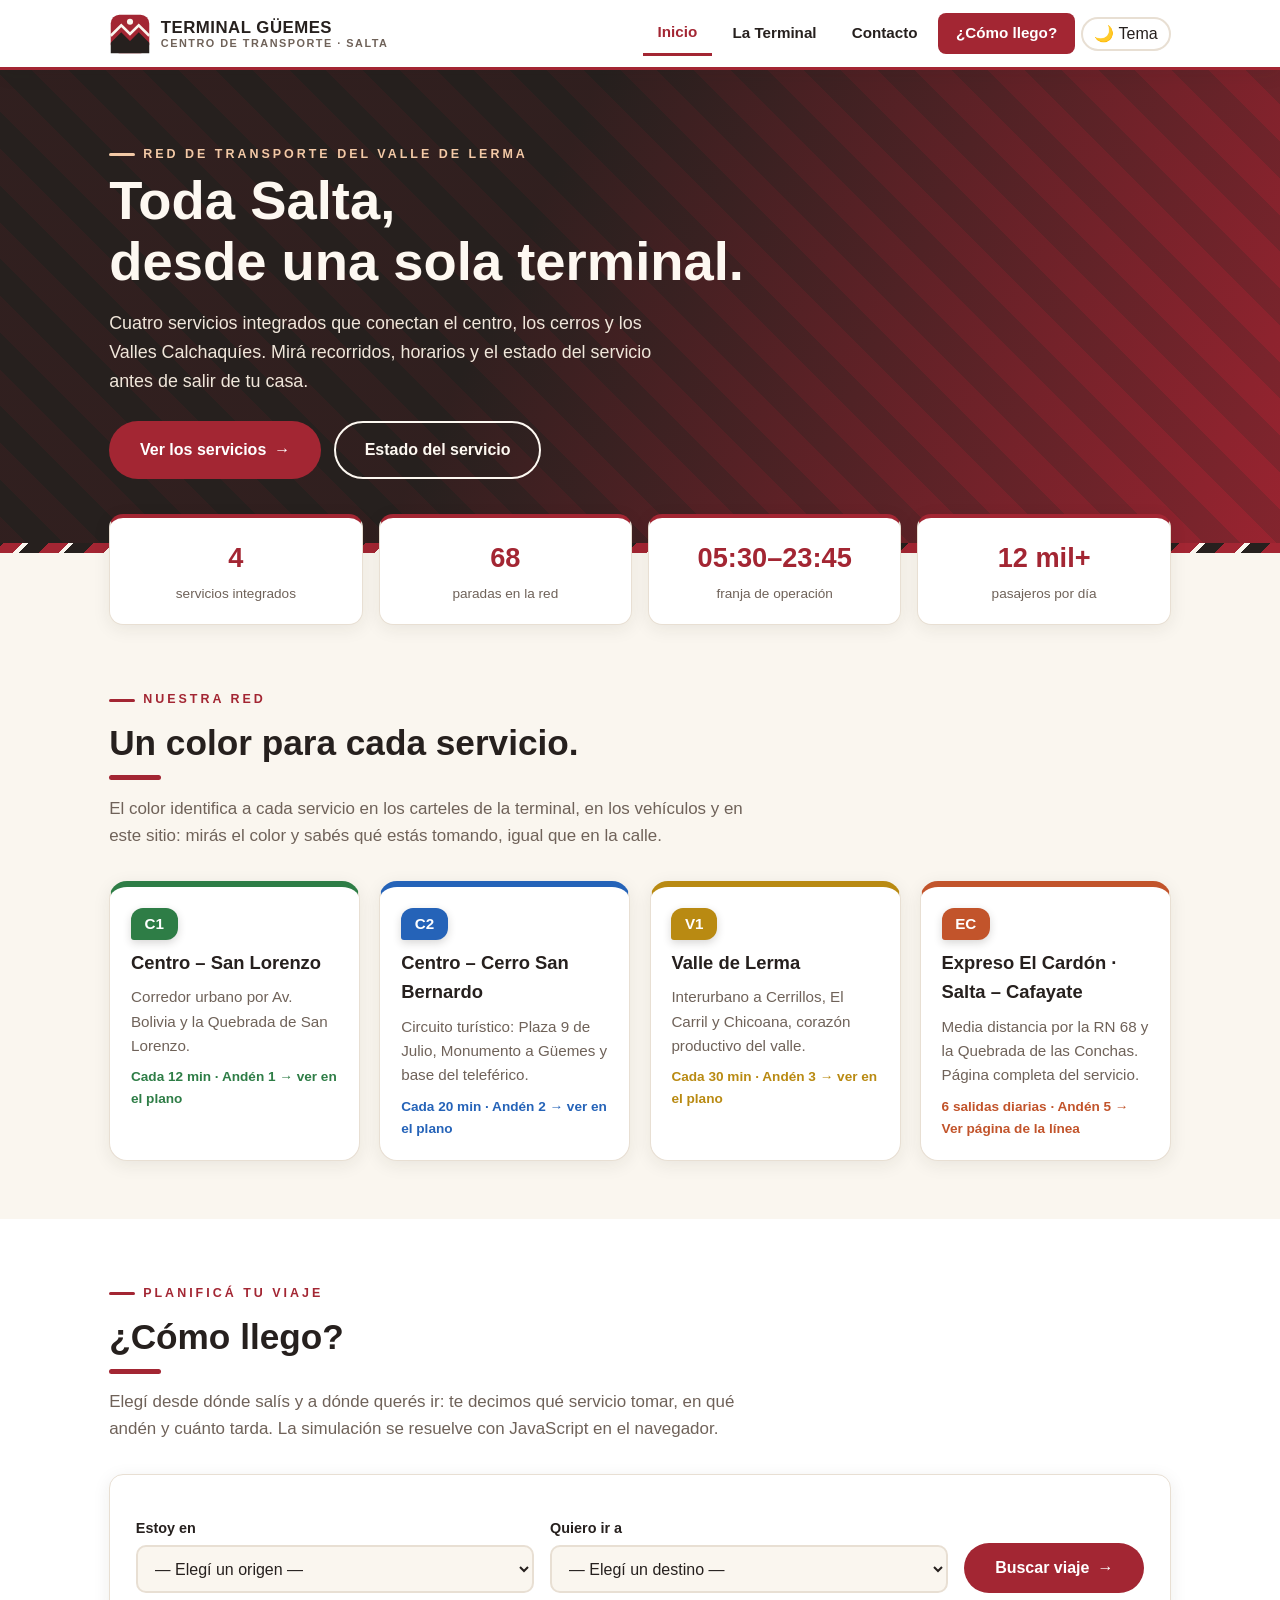
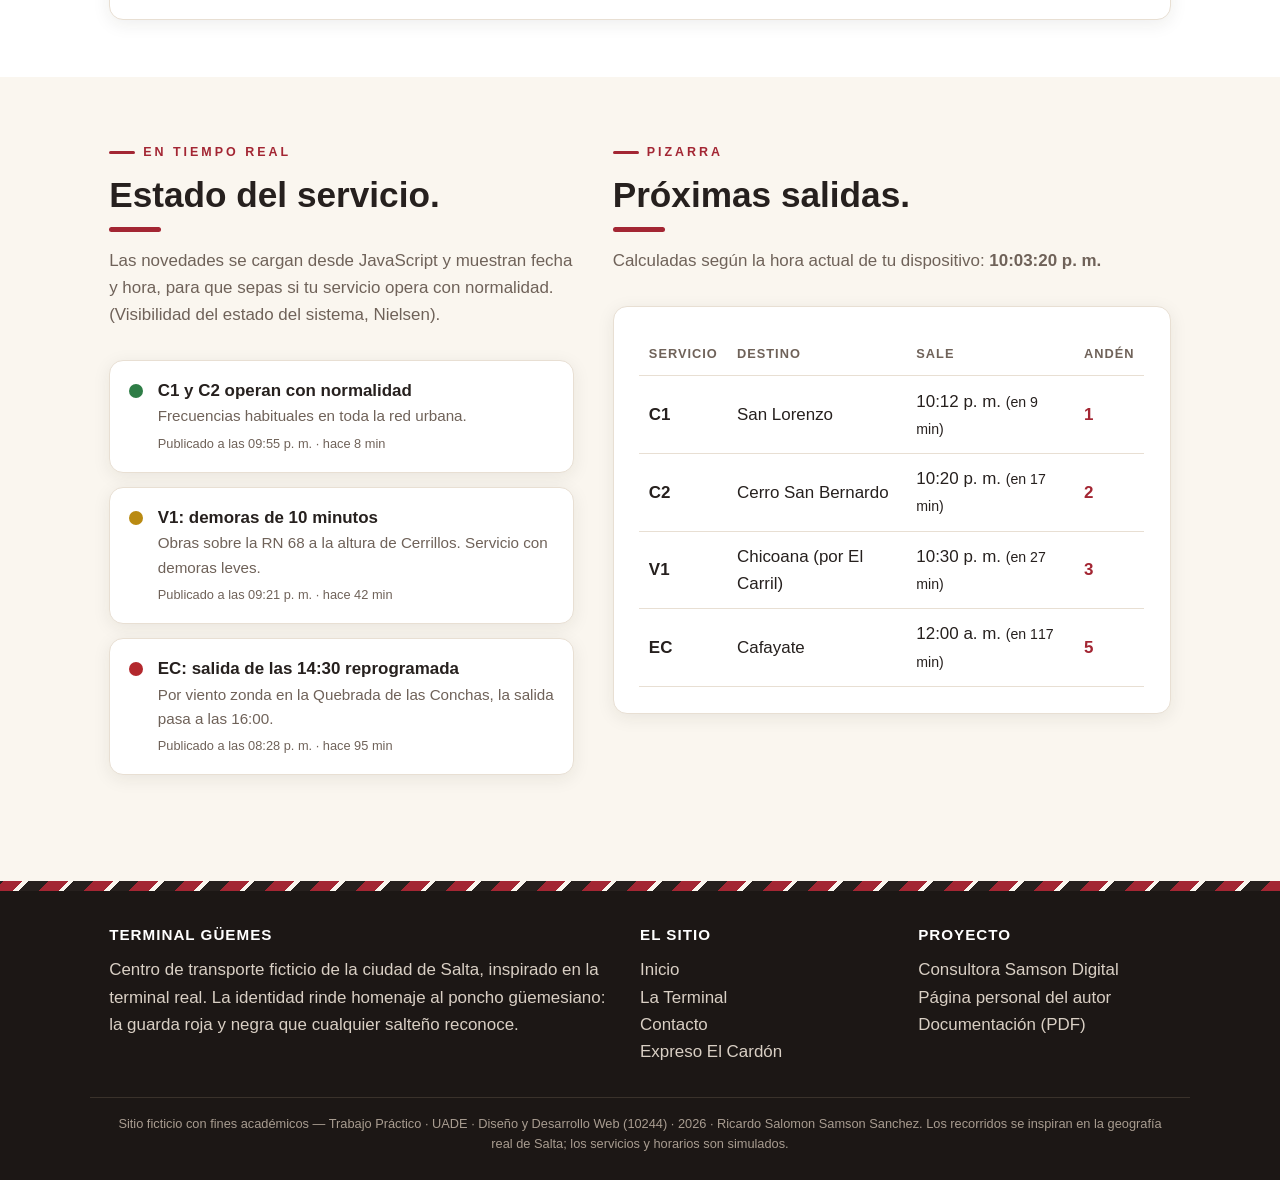
==== terminal/index.html @ 4252f114 "Add files via upload" ====
<!DOCTYPE html>
<html lang="es" data-tema="claro">
<head>
  <meta charset="UTF-8">
  <!-- viewport: obligatorio para que el diseño responsive funcione en celulares -->
  <meta name="viewport" content="width=device-width, initial-scale=1.0">
  <meta name="description" content="Terminal Güemes: centro de transporte de Salta. Consultá servicios, cómo llegar a tu destino, alertas en tiempo real y próximas salidas.">
  <title>Terminal Güemes — Centro de Transporte de Salta</title>
  <link rel="stylesheet" href="css/estilos.css">
</head>
<body>

  <!-- ================= ENCABEZADO + NAVEGACIÓN ================= -->
  <header class="encabezado">
    <div class="encabezado-interno">
      <a href="index.html" class="logo" aria-label="Terminal Güemes, ir al inicio">
        <!-- Isologotipo: guarda del poncho salteño (rojo y negro), en SVG.
             Identidad local: homenaje al poncho güemesiano. -->
        <svg class="logo-icono" viewBox="0 0 48 48" role="img" aria-hidden="true">
          <rect x="2" y="2" width="44" height="44" rx="10" fill="#a32633"/>
          <path d="M2 34 L14 22 L24 32 L34 22 L46 34 L46 46 L2 46 Z" fill="#26201e"/>
          <path d="M2 26 L14 14 L24 24 L34 14 L46 26" fill="none" stroke="#faf6ef" stroke-width="3"/>
          <circle cx="24" cy="10" r="3.5" fill="#faf6ef"/>
        </svg>
        <span class="logo-texto">TERMINAL GÜEMES<small>CENTRO DE TRANSPORTE · SALTA</small></span>
      </a>

      <!-- Botón hamburguesa (solo móvil): lo maneja js/terminal.js -->
      <button class="boton-menu" id="botonMenu" aria-label="Abrir menú de navegación" aria-expanded="false">☰</button>

      <!-- Menú de 3 ítems + tema: pocas opciones a propósito (Ley de Hick) -->
      <nav class="nav-principal" id="navPrincipal" aria-label="Navegación principal">
        <ul class="nav-lista">
          <li><a href="index.html" class="activo">Inicio</a></li>
          <li><a href="la-terminal.html">La Terminal</a></li>
          <li><a href="contacto.html">Contacto</a></li>
          <li><a class="nav-cta" href="#como-llego">¿Cómo llego?</a></li>
          <li><button class="boton-tema" id="botonTema" aria-label="Cambiar entre modo claro y oscuro">🌙 Tema</button></li>
        </ul>
      </nav>
    </div>
  </header>

  <main>

    <!-- ================= HÉROE ================= -->
    <section class="heroe">
      <div class="contenedor">
        <p class="kicker">RED DE TRANSPORTE DEL VALLE DE LERMA</p>
        <h1>Toda Salta,<br>desde una sola terminal.</h1>
        <p class="bajada">Cuatro servicios integrados que conectan el centro, los cerros y los Valles Calchaquíes. Mirá recorridos, horarios y el estado del servicio antes de salir de tu casa.</p>
        <div class="botonera">
          <a href="#servicios" class="boton boton-primario">Ver los servicios</a>
          <!-- El acceso a "¿Cómo llego?" vive fijo en la barra de navegación;
               el CTA secundario del héroe ofrece una acción distinta. -->
          <a href="#estado" class="boton boton-secundario">Estado del servicio</a>
        </div>
      </div>
    </section>

    <!-- Métricas de credibilidad: generan confianza apenas se entra (prueba social) -->
    <div class="contenedor">
      <ul class="metricas" style="list-style:none;">
        <li class="metrica"><strong>4</strong><span>servicios integrados</span></li>
        <li class="metrica"><strong>68</strong><span>paradas en la red</span></li>
        <li class="metrica"><strong>05:30–23:45</strong><span>franja de operación</span></li>
        <li class="metrica"><strong>12 mil+</strong><span>pasajeros por día</span></li>
      </ul>
    </div>

    <!-- ================= SERVICIOS / LÍNEAS ================= -->
    <section class="seccion" id="servicios">
      <div class="contenedor">
        <p class="kicker">NUESTRA RED</p>
        <h2>Un color para cada servicio.</h2>
        <p class="intro">El color identifica a cada servicio en los carteles de la terminal, en los vehículos y en este sitio: mirás el color y sabés qué estás tomando, igual que en la calle.</p>

        <div class="grilla-servicios">
          <!-- Cada tarjeta es un enlace completo: objetivo grande y fácil de tocar -->
          <!-- Cada tarjeta enlaza al SECTOR EXACTO del plano interactivo
               (deep link con #id): al llegar, el plano ya muestra la info
               de ese andén. Lo resuelve js/terminal.js leyendo location.hash. -->
          <a class="tarjeta-servicio" style="--color-servicio: var(--c1-verde);" href="la-terminal.html#zona-andenes-urbanos">
            <span class="chapa">C1</span>
            <h3>Centro – San Lorenzo</h3>
            <p>Corredor urbano por Av. Bolivia y la Quebrada de San Lorenzo.</p>
            <span class="dato">Cada 12 min · Andén 1 → ver en el plano</span>
          </a>

          <a class="tarjeta-servicio" style="--color-servicio: var(--c2-azul);" href="la-terminal.html#zona-andenes-urbanos">
            <span class="chapa">C2</span>
            <h3>Centro – Cerro San Bernardo</h3>
            <p>Circuito turístico: Plaza 9 de Julio, Monumento a Güemes y base del teleférico.</p>
            <span class="dato">Cada 20 min · Andén 2 → ver en el plano</span>
          </a>

          <a class="tarjeta-servicio" style="--color-servicio: var(--v1-dorado);" href="la-terminal.html#zona-anden-v1">
            <span class="chapa">V1</span>
            <h3>Valle de Lerma</h3>
            <p>Interurbano a Cerrillos, El Carril y Chicoana, corazón productivo del valle.</p>
            <span class="dato">Cada 30 min · Andén 3 → ver en el plano</span>
          </a>

          <!-- Servicio desarrollado en detalle: página individual propia -->
          <a class="tarjeta-servicio" style="--color-servicio: var(--ec-terracota);" href="linea-cardon/index.html">
            <span class="chapa">EC</span>
            <h3>Expreso El Cardón · Salta – Cafayate</h3>
            <p>Media distancia por la RN 68 y la Quebrada de las Conchas. Página completa del servicio.</p>
            <span class="dato">6 salidas diarias · Andén 5 → Ver página de la línea</span>
          </a>
        </div>
      </div>
    </section>

    <!-- ================= BUSCADOR ¿CÓMO LLEGO? ================= -->
    <section class="seccion seccion-alterna" id="como-llego">
      <div class="contenedor">
        <p class="kicker">PLANIFICÁ TU VIAJE</p>
        <h2>¿Cómo llego?</h2>
        <p class="intro">Elegí desde dónde salís y a dónde querés ir: te decimos qué servicio tomar, en qué andén y cuánto tarda. La simulación se resuelve con JavaScript en el navegador.</p>

        <div class="panel">
          <form class="formulario-viaje" id="formularioViaje" novalidate>
            <div>
              <label for="origen">Estoy en</label>
              <select id="origen" name="origen" required>
                <option value="">— Elegí un origen —</option>
                <option value="terminal">Terminal Güemes</option>
                <option value="plaza">Plaza 9 de Julio (Centro)</option>
                <option value="universidad">Ciudad Universitaria</option>
              </select>
            </div>
            <div>
              <label for="destino">Quiero ir a</label>
              <select id="destino" name="destino" required>
                <option value="">— Elegí un destino —</option>
                <option value="san-lorenzo">San Lorenzo (Quebrada)</option>
                <option value="cerro">Cerro San Bernardo / Teleférico</option>
                <option value="carril">El Carril</option>
                <option value="chicoana">Chicoana</option>
                <option value="cafayate">Cafayate</option>
              </select>
            </div>
            <button type="submit" class="boton boton-primario">Buscar viaje</button>
          </form>

          <!-- El resultado se completa desde JavaScript.
               aria-live: el lector de pantalla anuncia el resultado (accesibilidad). -->
          <div class="resultado-viaje" id="resultadoViaje" aria-live="polite"></div>
        </div>
      </div>
    </section>

    <!-- ================= ALERTAS + PRÓXIMAS SALIDAS ================= -->
    <section class="seccion" id="estado">
      <div class="contenedor dos-columnas">
        <div>
          <p class="kicker">EN TIEMPO REAL</p>
          <h2>Estado del servicio.</h2>
          <p class="intro">Las novedades se cargan desde JavaScript y muestran fecha y hora, para que sepas si tu servicio opera con normalidad. (Visibilidad del estado del sistema, Nielsen).</p>
          <!-- La lista se genera dinámicamente en js/terminal.js -->
          <ul class="lista-alertas" id="listaAlertas"></ul>
        </div>

        <div>
          <p class="kicker">PIZARRA</p>
          <h2>Próximas salidas.</h2>
          <p class="intro">Calculadas según la hora actual de tu dispositivo: <strong id="relojTerminal">--:--</strong></p>
          <div class="panel" style="overflow-x:auto;">
            <table class="pizarra">
              <caption class="solo-lector">Próximas salidas por servicio, con andén y horario</caption>
              <thead>
                <tr><th scope="col">Servicio</th><th scope="col">Destino</th><th scope="col">Sale</th><th scope="col">Andén</th></tr>
              </thead>
              <!-- Las filas las genera JavaScript -->
              <tbody id="cuerpoPizarra"></tbody>
            </table>
          </div>
        </div>
      </div>
    </section>

  </main>

  <!-- ================= PIE DE PÁGINA ================= -->
  <footer class="pie">
    <div class="contenedor pie-grilla">
      <div>
        <h4>Terminal Güemes</h4>
        <p>Centro de transporte ficticio de la ciudad de Salta, inspirado en la terminal real. La identidad rinde homenaje al poncho güemesiano: la guarda roja y negra que cualquier salteño reconoce.</p>
      </div>
      <div>
        <h4>El sitio</h4>
        <ul>
          <li><a href="index.html">Inicio</a></li>
          <li><a href="la-terminal.html">La Terminal</a></li>
          <li><a href="contacto.html">Contacto</a></li>
          <li><a href="linea-cardon/index.html">Expreso El Cardón</a></li>
        </ul>
      </div>
      <div>
        <h4>Proyecto</h4>
        <ul>
          <li><a href="../index.html">Consultora Samson Digital</a></li>
          <li><a href="../personal/index.html">Página personal del autor</a></li>
          <li><a href="../docs/carpeta-de-diseno.pdf">Documentación (PDF)</a></li>
        </ul>
      </div>
    </div>
    <p class="legal contenedor">Sitio ficticio con fines académicos — Trabajo Práctico · UADE · Diseño y Desarrollo Web (10244) · 2026 · Ricardo Salomon Samson Sanchez. Los recorridos se inspiran en la geografía real de Salta; los servicios y horarios son simulados.</p>
  </footer>

  <!-- JavaScript al final del body: primero se carga el contenido, después el comportamiento -->
  <script src="js/terminal.js"></script>
</body>
</html>
---- terminal/css/estilos.css ----
/* ============================================================
   TERMINAL GÜEMES – Centro de Transporte de Salta
   Hoja de estilos principal del sitio de la terminal.
   Autor: Ricardo Salomon Samson Sanchez – UADE – DDW 2026
   Sitio ficticio con fines académicos (Trabajo Práctico).
   ------------------------------------------------------------
   Sistema de diseño:
   - Variables CSS (custom properties) para colores y tipografía.
   - El color NO es solo estético: cada servicio tiene un color
     funcional que lo identifica en todo el sitio (código de color).
   - Modo claro / oscuro con el atributo [data-tema="oscuro"].
   - Mobile first: los estilos base son para celular y con
     media queries se adapta a pantallas grandes.
   ============================================================ */

/* ----------- 1. VARIABLES DE DISEÑO (design tokens) ---------- */
:root {
  /* Color de marca: rojo del poncho salteño (güemesiano) */
  --marca: #a32633;
  --marca-oscuro: #7e1c27;
  --carbon: #26201e;          /* texto principal (negro cálido) */
  --gris: #6f6259;            /* texto secundario */
  --crema: #faf6ef;           /* fondo general cálido */
  --blanco: #ffffff;          /* fondo de tarjetas */
  --borde: #e8dfd3;           /* bordes suaves */

  /* Colores funcionales por servicio (código de color) */
  --c1-verde: #2e7d46;        /* C1 Centro – San Lorenzo */
  --c2-azul: #2563b8;         /* C2 Centro – Cerro San Bernardo */
  --v1-dorado: #b98a12;       /* V1 Valle de Lerma */
  --ec-terracota: #c2542b;    /* EC Expreso El Cardón (Cafayate) */

  /* Estados del sistema de alertas */
  --ok: #2e7d46;
  --alerta: #b98a12;
  --corte: #b3282d;

  /* Tipografía: una sola familia sans-serif del sistema.
     Ventaja: máxima legibilidad en pantalla y carga cero
     (no se descargan fuentes externas = sitio más liviano). */
  --fuente: "Segoe UI", Roboto, "Helvetica Neue", Arial, sans-serif;

  --radio: 14px;              /* esquinas redondeadas de tarjetas */
  --sombra: 0 4px 18px rgba(38, 32, 30, 0.08);
  --ancho-max: 1100px;        /* contenedor: controla el largo de línea */
}

/* Modo oscuro: solo se redefinen las variables, el resto del
   CSS no cambia. Es una medida de accesibilidad (baja visión,
   sensibilidad a la luz) y de confort en la espera nocturna. */
[data-tema="oscuro"] {
  --carbon: #f2ece4;
  --gris: #bdb2a7;
  --crema: #17130f;
  --blanco: #221c17;
  --borde: #3a322b;
  --sombra: 0 4px 18px rgba(0, 0, 0, 0.45);
}

/* ----------------- 2. RESET Y BASE ----------------- */
* { margin: 0; padding: 0; box-sizing: border-box; }

html { scroll-behavior: smooth; }

body {
  font-family: var(--fuente);
  background-color: var(--crema);
  color: var(--carbon);
  line-height: 1.6;
  font-size: 1.06rem; /* cuerpo generoso: accesibilidad para adultos mayores */
}

img, svg { max-width: 100%; display: block; }

a { color: inherit; }

.contenedor {
  max-width: var(--ancho-max);
  margin: 0 auto;
  padding: 0 1.2rem;
}

/* Clase de accesibilidad: texto solo para lectores de pantalla */
.solo-lector {
  position: absolute; width: 1px; height: 1px;
  overflow: hidden; clip: rect(0 0 0 0); white-space: nowrap;
}

/* ----------------- 3. ENCABEZADO Y NAVEGACIÓN ----------------- */
.encabezado {
  position: sticky; top: 0; z-index: 50;   /* barra siempre visible (Ley de Fitts) */
  background-color: var(--blanco);
  border-bottom: 3px solid var(--marca);
  box-shadow: var(--sombra);
}

.encabezado-interno {
  display: flex; align-items: center; justify-content: space-between;
  gap: 1rem; padding: 0.7rem 1.2rem;
  max-width: var(--ancho-max); margin: 0 auto;
}

.logo {
  display: flex; align-items: center; gap: 0.6rem;
  text-decoration: none; font-weight: 800; letter-spacing: 0.5px;
}

.logo-icono { width: 42px; height: 42px; }

.logo-texto { font-size: 1.05rem; line-height: 1.15; }
.logo-texto small { display: block; font-size: 0.68rem; font-weight: 600; color: var(--gris); letter-spacing: 1.5px; }

/* Menú de solo 3 ítems + contacto: decisión basada en la Ley de Hick
   (menos opciones = decisión más rápida). */
.nav-lista {
  display: flex; gap: 0.4rem; list-style: none; align-items: center;
}

.nav-lista a {
  display: block; padding: 0.55rem 0.9rem;
  text-decoration: none; font-weight: 600; font-size: 0.95rem;
  border-radius: 8px;
}

.nav-lista a:hover { background-color: var(--crema); color: var(--marca); }

.nav-lista a.activo { color: var(--marca); border-bottom: 3px solid var(--marca); border-radius: 8px 8px 0 0; }

/* Botón hamburguesa: solo visible en móvil */
.boton-menu {
  display: none; background: none; border: 2px solid var(--borde);
  border-radius: 8px; padding: 0.4rem 0.6rem; cursor: pointer;
  font-size: 1.25rem; color: var(--carbon);
}

/* Conmutador de tema claro/oscuro */
.boton-tema {
  background: none; border: 2px solid var(--borde); border-radius: 999px;
  padding: 0.35rem 0.7rem; cursor: pointer; font-size: 1rem; color: var(--carbon);
}
.boton-tema:hover { border-color: var(--marca); }

/* ----------------- 4. HÉROE (portada) ----------------- */
.heroe {
  background:
    linear-gradient(115deg, rgba(38,32,30,0.88) 40%, rgba(163,38,51,0.75)),
    repeating-linear-gradient(45deg, #7e1c27 0 26px, #26201e 26px 52px); /* guarda del poncho */
  color: #fdf8f1;
  padding: 4.2rem 0 4.6rem;
  position: relative;
}

/* Cinta de guarda al pie del héroe: la trama del poncho salteño
   aparece nítida como firma de la marca. Hecha con un pseudo-elemento
   y un gradiente repetido: cero imágenes. */
.heroe::after {
  content: ""; position: absolute; left: 0; right: 0; bottom: 0; height: 10px;
  background: repeating-linear-gradient(-45deg, #a32633 0 14px, #26201e 14px 28px, #faf6ef 28px 32px);
}

.heroe .kicker { color: #f3c9a6; }

.heroe h1 { font-size: clamp(2rem, 5.4vw, 3.4rem); line-height: 1.12; margin: 0.4rem 0 1rem; }

.heroe p.bajada { max-width: 34rem; font-size: 1.12rem; color: #f0e6da; margin-bottom: 1.6rem; }

/* Kicker con guion de marca adelante (pseudo-elemento ::before):
   ancla visual que ordena la lectura de cada bloque. */
.kicker {
  text-transform: uppercase; letter-spacing: 3px;
  font-size: 0.78rem; font-weight: 700; color: var(--marca);
  display: inline-flex; align-items: center; gap: 0.5rem;
}
.kicker::before { content: ""; width: 26px; height: 3px; border-radius: 2px; background-color: currentColor; }

.botonera { display: flex; flex-wrap: wrap; gap: 0.8rem; }

/* Botones en forma de píldora (border-radius: 999px): grandes y con
   buen padding (Ley de Fitts), con microinteracción al pasar el mouse:
   se elevan (transform) y proyectan sombra (feedback = visibilidad
   del estado del sistema). La flecha del primario se dibuja con el
   pseudo-elemento ::after y se desplaza en hover (transition). */
.boton {
  display: inline-flex; align-items: center; gap: 0.5rem;
  padding: 0.9rem 1.8rem; border-radius: 999px;
  text-decoration: none; font-weight: 700; font-size: 1rem;
  border: 2px solid transparent; cursor: pointer; font-family: var(--fuente);
  transition: transform 0.18s ease, box-shadow 0.18s ease, background-color 0.18s ease;
}
.boton:hover { transform: translateY(-3px); }
.boton:active { transform: translateY(-1px); }
.boton-primario { background-color: var(--marca); color: #fff; }
.boton-primario::after { content: "→"; transition: transform 0.18s ease; }
.boton-primario:hover { background-color: var(--marca-oscuro); box-shadow: 0 10px 22px rgba(163, 38, 51, 0.35); }
.boton-primario:hover::after { transform: translateX(4px); }
.boton-secundario { border-color: #fdf8f1; color: #fdf8f1; background: transparent; }
.boton-secundario:hover { background-color: rgba(255,255,255,0.14); box-shadow: 0 10px 22px rgba(0,0,0,0.25); }

/* CTA destacado dentro de la barra de navegación: el acceso a la
   acción más buscada ("¿Cómo llego?") viaja siempre con el usuario. */
.nav-cta {
  background-color: var(--marca); color: #fff !important;
  border-radius: 999px; padding: 0.5rem 1.1rem !important;
  transition: transform 0.15s ease, background-color 0.15s ease;
}
.nav-cta:hover { background-color: var(--marca-oscuro) !important; transform: translateY(-2px); }

/* Detalle de marca: hasta la selección de texto es güemesiana */
::selection { background-color: var(--marca); color: #fff; }

/* Foco visible y consistente para navegación con teclado */
a:focus-visible, button:focus-visible {
  outline: 3px solid var(--marca); outline-offset: 2px; border-radius: 8px;
}

/* ----------------- 5. SECCIONES Y TARJETAS ----------------- */
.seccion { padding: 3.6rem 0; }
.seccion-alterna { background-color: var(--blanco); }

/* Título de sección con acento: barrita corta debajo (::after),
   redondeada y en color de marca. Jerarquiza sin subrayar todo. */
.seccion h2 { font-size: clamp(1.5rem, 3.4vw, 2.2rem); margin: 0.3rem 0 0.9rem; position: relative; padding-bottom: 0.55rem; }
.seccion h2::after { content: ""; position: absolute; left: 0; bottom: 0; width: 52px; height: 5px; border-radius: 3px; background-color: var(--marca); }
.seccion .intro { color: var(--gris); max-width: 40rem; margin-bottom: 2rem; }

/* Métricas de credibilidad */
.metricas {
  display: grid; grid-template-columns: repeat(2, 1fr); gap: 1rem;
  margin-top: -2.4rem; position: relative;
}
.metrica {
  background-color: var(--blanco); border: 1px solid var(--borde);
  border-top: 4px solid var(--marca);
  border-radius: var(--radio); padding: 1.1rem; text-align: center;
  box-shadow: var(--sombra);
  transition: transform 0.15s ease;
}
.metrica:hover { transform: translateY(-4px); }
.metrica strong { display: block; font-size: 1.7rem; color: var(--marca); }
.metrica span { font-size: 0.85rem; color: var(--gris); }

/* Tarjetas de servicios/líneas. Toda la tarjeta es clickeable (Fitts). */
.grilla-servicios {
  display: grid; grid-template-columns: 1fr; gap: 1.2rem;
}

.tarjeta-servicio {
  background-color: var(--blanco); border: 1px solid var(--borde);
  border-top: 6px solid var(--color-servicio, var(--marca)); /* color funcional */
  border-radius: 18px; padding: 1.3rem; box-shadow: var(--sombra);
  text-decoration: none; display: flex; flex-direction: column; gap: 0.5rem;
  transition: transform 0.15s ease, box-shadow 0.15s ease;
}
.tarjeta-servicio:hover {
  transform: translateY(-5px);
  box-shadow: 0 14px 28px rgba(38, 32, 30, 0.16);
}

/* Chapa del servicio: forma de cartel de andén (una esquina recta,
   como la señalética real de las terminales). */
.chapa {
  display: inline-block; align-self: flex-start;
  background-color: var(--color-servicio, var(--marca)); color: #fff;
  font-weight: 800; padding: 0.25rem 0.85rem;
  border-radius: 12px 12px 12px 3px; font-size: 0.95rem;
  box-shadow: 0 3px 8px rgba(38, 32, 30, 0.18);
}

.tarjeta-servicio h3 { font-size: 1.15rem; }
.tarjeta-servicio p { color: var(--gris); font-size: 0.95rem; }
.tarjeta-servicio .dato { font-size: 0.85rem; font-weight: 700; color: var(--color-servicio, var(--marca)); }

/* ----------------- 6. BUSCADOR "¿CÓMO LLEGO?" ----------------- */
.panel {
  background-color: var(--blanco); border: 1px solid var(--borde);
  border-radius: var(--radio); padding: 1.6rem; box-shadow: var(--sombra);
}

.formulario-viaje {
  display: grid; grid-template-columns: 1fr; gap: 1rem; margin-top: 1rem;
}

label { font-weight: 700; font-size: 0.9rem; display: block; margin-bottom: 0.3rem; }

select, input, textarea {
  width: 100%; padding: 0.8rem; border: 2px solid var(--borde);
  border-radius: 10px; font-family: var(--fuente); font-size: 1rem;
  background-color: var(--crema); color: var(--carbon);
}
select:focus, input:focus, textarea:focus {
  outline: 3px solid rgba(163, 38, 51, 0.35); border-color: var(--marca);
}

/* Resultado del buscador (visibilidad del estado del sistema: Nielsen) */
.resultado-viaje {
  margin-top: 1.2rem; padding: 1.2rem; border-radius: 10px;
  border-left: 6px solid var(--marca); background-color: var(--crema);
  display: none; /* se muestra desde JavaScript */
}
.resultado-viaje.visible { display: block; }
.resultado-viaje h4 { margin-bottom: 0.4rem; }
.resultado-viaje ul { list-style: none; }
.resultado-viaje li { padding: 0.25rem 0; border-bottom: 1px dashed var(--borde); font-size: 0.98rem; }
.resultado-viaje li:last-child { border-bottom: none; }

/* ----------------- 7. ALERTAS EN TIEMPO REAL ----------------- */
.lista-alertas { list-style: none; display: grid; gap: 0.9rem; }

.alerta-item {
  display: flex; gap: 0.9rem; align-items: flex-start;
  background-color: var(--blanco); border: 1px solid var(--borde);
  border-radius: var(--radio); padding: 1rem 1.2rem; box-shadow: var(--sombra);
}

.punto-estado { width: 14px; height: 14px; border-radius: 50%; margin-top: 0.4rem; flex-shrink: 0; }
.estado-ok { background-color: var(--ok); }
.estado-alerta { background-color: var(--alerta); }
.estado-corte { background-color: var(--corte); }

.alerta-item strong { display: block; }
.alerta-item time { font-size: 0.8rem; color: var(--gris); }
.alerta-item p { font-size: 0.95rem; color: var(--gris); }

/* Pizarra de próximas salidas */
.pizarra { width: 100%; border-collapse: collapse; }
.pizarra th, .pizarra td { padding: 0.7rem 0.6rem; text-align: left; border-bottom: 1px solid var(--borde); }
.pizarra th { font-size: 0.8rem; text-transform: uppercase; letter-spacing: 1px; color: var(--gris); }
.pizarra .anden { font-weight: 800; color: var(--marca); }

/* ----------------- 8. PLANO INTERACTIVO DE LA TERMINAL ----------------- */
.plano-caja { display: grid; gap: 1.2rem; }

.plano-svg { width: 100%; height: auto; border-radius: var(--radio); border: 1px solid var(--borde); background-color: var(--blanco); }

/* Cada sector del plano es un botón: la ZONA COMPLETA es clickeable
   (objetivo grande = Ley de Fitts) y se navega con teclado (Tab + Enter). */
.punto-plano { cursor: pointer; }
.punto-plano .zona { transition: opacity 0.15s ease, stroke-width 0.15s ease; stroke: transparent; }
.punto-plano:hover .zona,
.punto-plano:focus .zona,
.punto-plano.seleccionado .zona {
  opacity: 0.5;
  stroke: var(--marca);
  stroke-width: 3;
}
.punto-plano circle { transition: r 0.15s ease; }
.punto-plano:hover circle, .punto-plano:focus circle { r: 12; }
.punto-plano:focus { outline: none; } /* el resaltado de la zona reemplaza al outline */
.punto-plano text { pointer-events: none; } /* el clic siempre lo recibe el grupo */

.info-plano {
  border-left: 6px solid var(--marca); background-color: var(--blanco);
  border-radius: var(--radio); padding: 1.2rem; box-shadow: var(--sombra);
  border-top: 1px solid var(--borde);
}
.info-plano h4 { margin-bottom: 0.3rem; }
.info-plano p { color: var(--gris); }

/* Tarjetas de servicios de la terminal (baños, informes, etc.) */
.grilla-instalaciones { display: grid; grid-template-columns: 1fr 1fr; gap: 1rem; }
.instalacion {
  background-color: var(--blanco); border: 1px solid var(--borde);
  border-radius: var(--radio); padding: 1.1rem; box-shadow: var(--sombra);
}
.instalacion .icono { font-size: 1.6rem; }
.instalacion h3 { font-size: 1rem; margin: 0.3rem 0; }
.instalacion p { font-size: 0.88rem; color: var(--gris); }

/* ----------------- 9. PREGUNTAS FRECUENTES (acordeón) ----------------- */
.faq-item { border: 1px solid var(--borde); border-radius: 10px; margin-bottom: 0.8rem; background-color: var(--blanco); overflow: hidden; }

.faq-pregunta {
  width: 100%; text-align: left; padding: 1rem 1.2rem; cursor: pointer;
  background: none; border: none; font-family: var(--fuente);
  font-size: 1rem; font-weight: 700; color: var(--carbon);
  display: flex; justify-content: space-between; align-items: center; gap: 1rem;
}
.faq-pregunta::after { content: "+"; font-size: 1.3rem; color: var(--marca); }
.faq-item.abierto .faq-pregunta::after { content: "–"; }

.faq-respuesta { display: none; padding: 0 1.2rem 1.1rem; color: var(--gris); }
.faq-item.abierto .faq-respuesta { display: block; }

/* ----------------- 10. FORMULARIO DE CONTACTO ----------------- */
.formulario-contacto { display: grid; gap: 1rem; }
.error-campo { color: var(--corte); font-size: 0.85rem; font-weight: 700; margin-top: 0.25rem; display: none; }
.campo-invalido { border-color: var(--corte) !important; }
.mensaje-exito {
  display: none; background-color: var(--ok); color: #fff;
  padding: 1rem 1.2rem; border-radius: 10px; font-weight: 700;
}

.datos-contacto { list-style: none; display: grid; gap: 1rem; }
.datos-contacto li { display: flex; gap: 0.8rem; align-items: flex-start; }
.datos-contacto .icono { font-size: 1.4rem; }
.datos-contacto strong { display: block; font-size: 0.8rem; text-transform: uppercase; letter-spacing: 1px; color: var(--gris); }

/* ----------------- 11. PIE DE PÁGINA ----------------- */
.pie {
  background-color: #1c1715; color: #d9cfc4; margin-top: 3rem;
  padding: 2.6rem 0 1.6rem; position: relative;
}
/* La misma cinta de guarda del héroe corona el pie: el poncho
   abre y cierra la página (coherencia de marca). */
.pie::before {
  content: ""; position: absolute; left: 0; right: 0; top: 0; height: 10px;
  background: repeating-linear-gradient(-45deg, #a32633 0 14px, #26201e 14px 28px, #faf6ef 28px 32px);
}
.pie-grilla { display: grid; gap: 1.6rem; grid-template-columns: 1fr; }
.pie h4 { color: #fff; margin-bottom: 0.6rem; font-size: 0.95rem; letter-spacing: 1px; text-transform: uppercase; }
.pie ul { list-style: none; }
.pie a { color: #d9cfc4; text-decoration: none; }
.pie a:hover { color: #fff; text-decoration: underline; }
.pie .legal {
  margin-top: 2rem; padding-top: 1rem; border-top: 1px solid #3a322b;
  font-size: 0.8rem; color: #a89c90; text-align: center;
}

/* ============================================================
   12. ESTILOS DE LA PÁGINA DE LÍNEA (Expreso El Cardón)
   Reutiliza el sistema de la terminal y suma el color terracota.
   ============================================================ */
.pagina-cardon .heroe {
  background:
    linear-gradient(115deg, rgba(38,32,30,0.9) 35%, rgba(194,84,43,0.8)),
    repeating-linear-gradient(45deg, #8a3a1c 0 26px, #26201e 26px 52px);
}

/* Coherencia de identidad: dentro de la página de la línea, todos los
   acentos del sistema (cinta de guarda, métricas, subrayados de título,
   CTA de la nav y sombras de botón) pasan al terracota del servicio.
   Misma estructura, color propio: la regla de la cátedra. */
.pagina-cardon .heroe::after,
.pagina-cardon .pie::before {
  background: repeating-linear-gradient(-45deg, #c2542b 0 14px, #26201e 14px 28px, #faf6ef 28px 32px);
}
.pagina-cardon .metrica { border-top-color: var(--ec-terracota); }
.pagina-cardon .seccion h2::after { background-color: var(--ec-terracota); }
.pagina-cardon .kicker { color: var(--ec-terracota); }
.pagina-cardon .nav-cta { background-color: var(--ec-terracota); }
.pagina-cardon .nav-cta:hover { background-color: #a34620 !important; }
.pagina-cardon .boton-primario:hover { box-shadow: 0 10px 22px rgba(194, 84, 43, 0.4); }
.pagina-cardon ::selection { background-color: var(--ec-terracota); }

/* Recorrido: línea de tiempo VERTICAL (una parada debajo de la otra).
   Decisión clave de UX móvil: en el celular se lee de arriba hacia
   abajo, nunca en horizontal con desplazamiento lateral. */
.recorrido { list-style: none; position: relative; padding-left: 2rem; }
.recorrido::before {
  content: ""; position: absolute; left: 9px; top: 6px; bottom: 6px;
  width: 4px; border-radius: 2px; background-color: var(--ec-terracota);
}
.parada { position: relative; padding: 0 0 1.6rem 1rem; }
.parada::before {
  content: ""; position: absolute; left: -1.98rem; top: 6px;
  width: 16px; height: 16px; border-radius: 50%;
  background-color: var(--blanco); border: 4px solid var(--ec-terracota);
}
.parada.parada-cabecera::before { background-color: var(--ec-terracota); }
.parada h3 { font-size: 1.05rem; }
.parada .km { font-size: 0.8rem; font-weight: 800; color: var(--ec-terracota); text-transform: uppercase; letter-spacing: 1px; }
.parada p { color: var(--gris); font-size: 0.92rem; max-width: 34rem; }
.parada figure { margin-top: 0.6rem; }
.parada figcaption { font-size: 0.78rem; color: var(--gris); margin-top: 0.3rem; }
.parada .marco-foto { border-radius: 10px; overflow: hidden; border: 1px solid var(--borde); max-width: 430px; }

/* Tablas de horarios y tarifas */
.tabla { width: 100%; border-collapse: collapse; background-color: var(--blanco); border-radius: var(--radio); overflow: hidden; box-shadow: var(--sombra); }
.tabla th { background-color: var(--ec-terracota); color: #fff; padding: 0.8rem; text-align: left; font-size: 0.9rem; }
.tabla td { padding: 0.75rem 0.8rem; border-bottom: 1px solid var(--borde); font-size: 0.95rem; }
.tabla tr:last-child td { border-bottom: none; }

/* Gráfico de frecuencia hecho solo con CSS (barras) */
.grafico-frecuencia { display: grid; grid-template-columns: repeat(6, 1fr); gap: 0.6rem; align-items: end; height: 150px; margin-top: 1rem; }
.barra { background-color: var(--ec-terracota); border-radius: 6px 6px 0 0; position: relative; }
.barra span {
  position: absolute; bottom: -1.6rem; left: 50%; transform: translateX(-50%);
  font-size: 0.72rem; color: var(--gris); white-space: nowrap;
}

/* Accesibilidad del vehículo */
.grilla-accesibilidad { display: grid; grid-template-columns: 1fr 1fr; gap: 1rem; }

/* Buscador de paradas */
.sin-resultados { color: var(--gris); font-style: italic; display: none; }

/* Estado del servicio (chapa de estado en el héroe) */
.chapa-estado {
  display: inline-flex; align-items: center; gap: 0.5rem;
  background-color: rgba(255,255,255,0.14); border: 1px solid rgba(255,255,255,0.35);
  color: #fff; padding: 0.35rem 0.9rem; border-radius: 999px; font-size: 0.85rem; font-weight: 700;
}

/* ----------------- 13. DISEÑO RESPONSIVE (pantallas grandes) ----------------- */
@media (min-width: 640px) {
  .metricas { grid-template-columns: repeat(4, 1fr); }
  .formulario-viaje { grid-template-columns: 1fr 1fr auto; align-items: end; }
  .grilla-instalaciones { grid-template-columns: repeat(3, 1fr); }
  .pie-grilla { grid-template-columns: 2fr 1fr 1fr; }
}

@media (min-width: 900px) {
  .grilla-servicios { grid-template-columns: repeat(4, 1fr); }
  .plano-caja { grid-template-columns: 1.6fr 1fr; align-items: start; }
  .dos-columnas { display: grid; grid-template-columns: 1fr 1.2fr; gap: 2.4rem; align-items: start; }
}

/* Menú móvil: en pantallas chicas el menú se pliega y se abre
   con el botón hamburguesa manejado por JavaScript. */
@media (max-width: 760px) {
  .boton-menu { display: block; }
  .nav-principal {
    display: none; position: absolute; top: 100%; left: 0; right: 0;
    background-color: var(--blanco); border-bottom: 3px solid var(--marca);
    box-shadow: var(--sombra);
  }
  .nav-principal.abierto { display: block; }
  .nav-lista { flex-direction: column; align-items: stretch; padding: 0.6rem 1rem 1rem; }
  .nav-lista a { padding: 0.9rem; font-size: 1.05rem; }
  .nav-lista a.activo { border-bottom: none; border-left: 4px solid var(--marca); border-radius: 8px; }
}
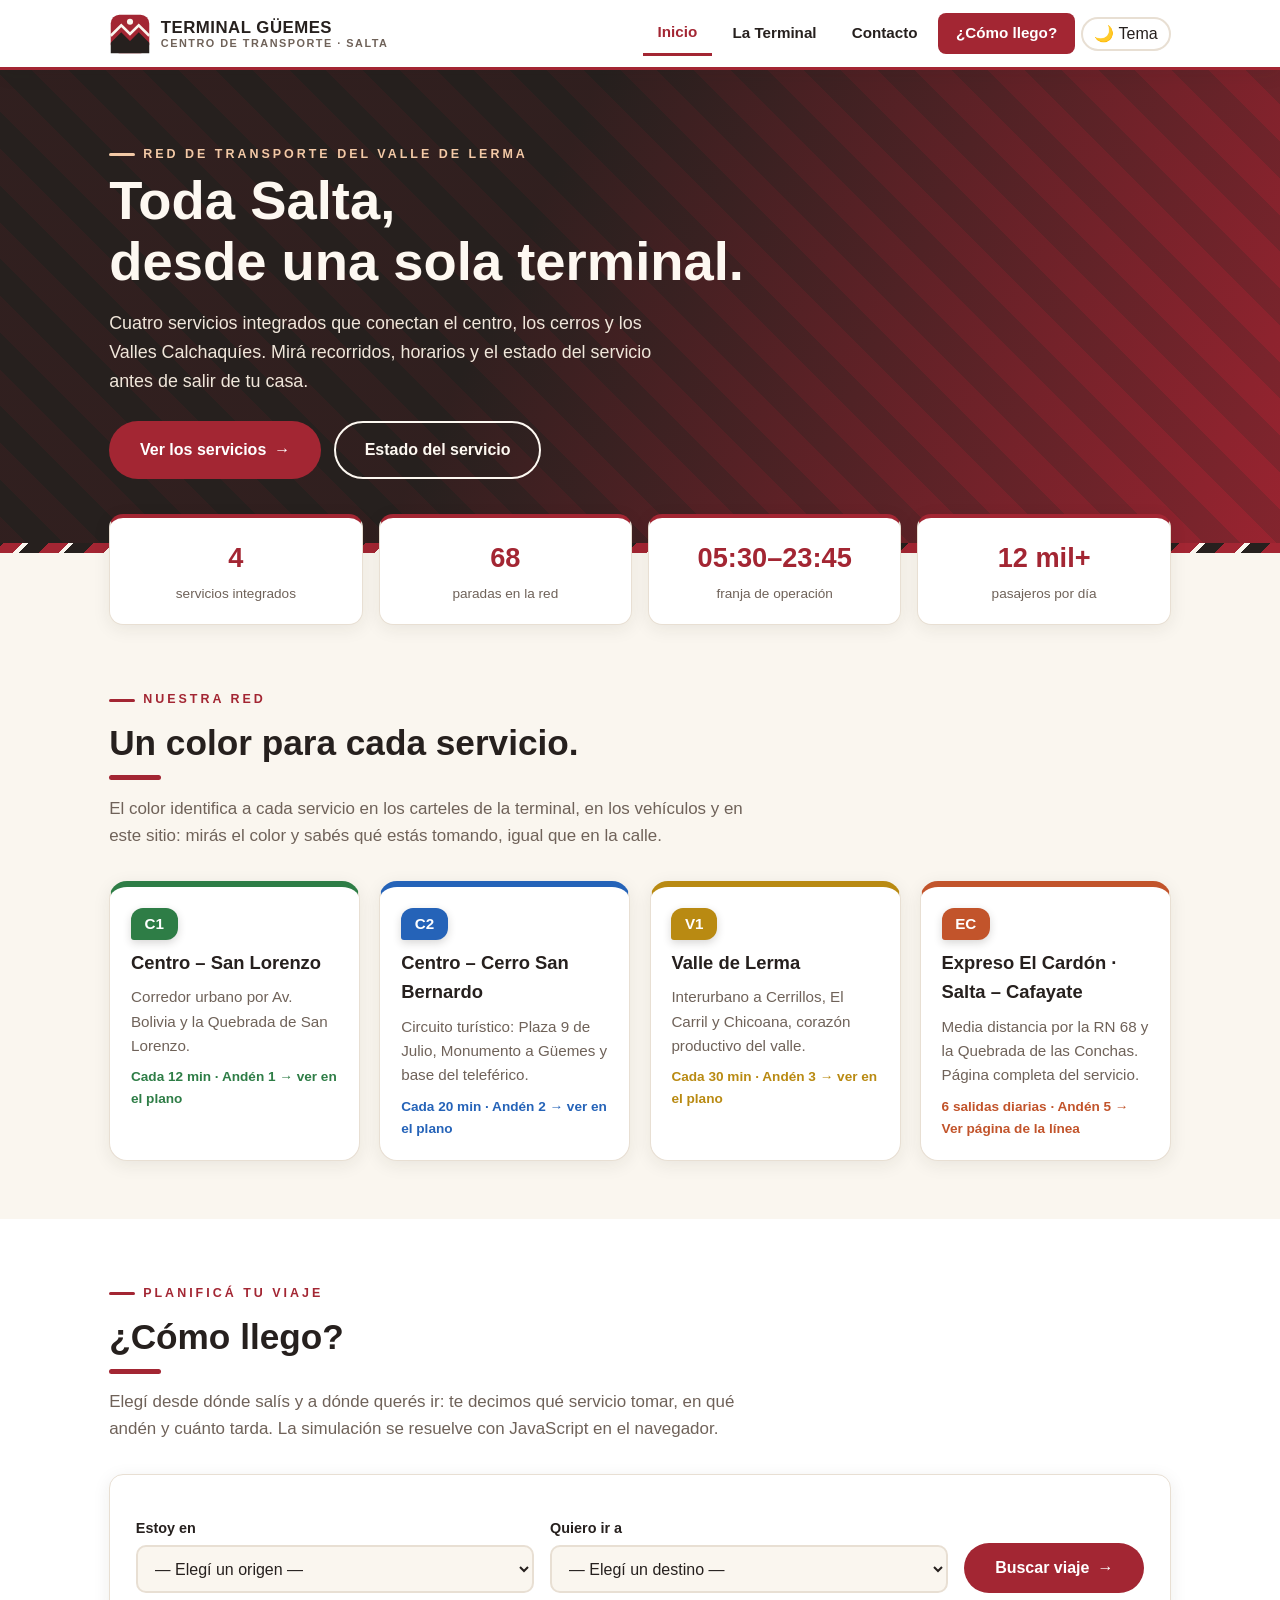
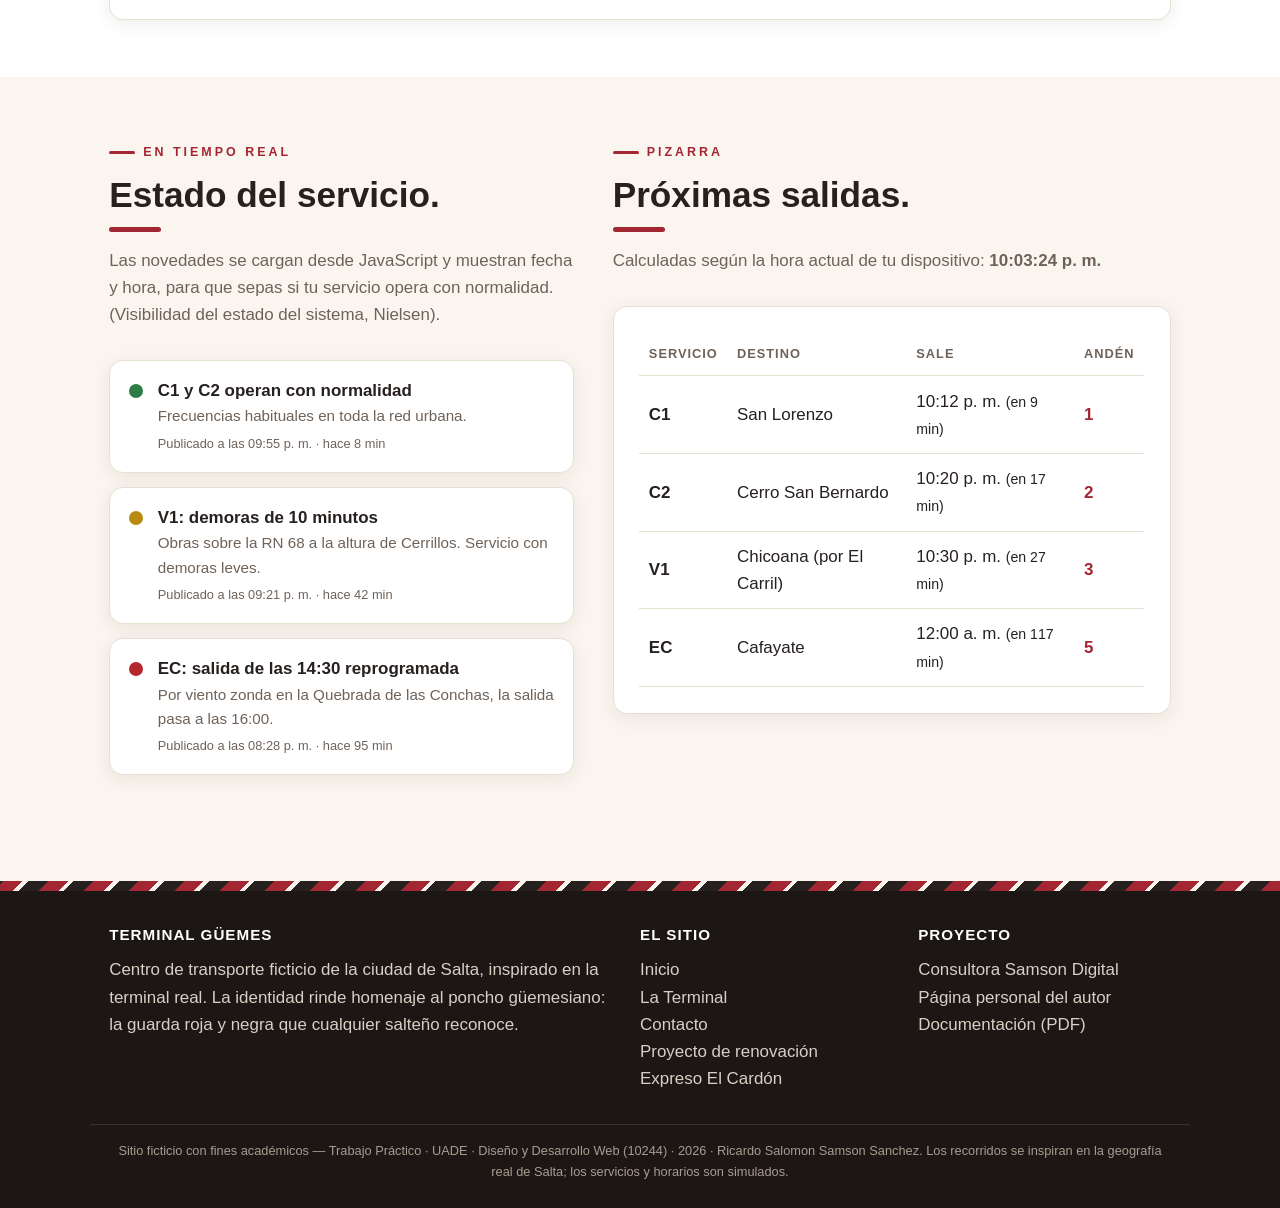
==== commit 2c0119c7: "Add files via upload" ====
--- a/terminal/index.html
+++ b/terminal/index.html
@@ -195,6 +195,7 @@
           <li><a href="index.html">Inicio</a></li>
           <li><a href="la-terminal.html">La Terminal</a></li>
           <li><a href="contacto.html">Contacto</a></li>
+          <li><a href="la-terminal.html#renovacion">Proyecto de renovación</a></li>
           <li><a href="linea-cardon/index.html">Expreso El Cardón</a></li>
         </ul>
       </div>
--- a/terminal/css/estilos.css
+++ b/terminal/css/estilos.css
@@ -366,6 +366,64 @@
 .instalacion h3 { font-size: 1rem; margin: 0.3rem 0; }
 .instalacion p { font-size: 0.88rem; color: var(--gris); }
 
+/* ----------------- GALERÍA DEL PROYECTO DE RENOVACIÓN -----------------
+   Imágenes de la noticia real (fuente citada en cada figcaption).
+   object-fit: cover llena el marco sin deformar la imagen, y el
+   zoom sutil en hover se logra con transform + overflow hidden. */
+.galeria-renovacion { display: grid; grid-template-columns: 1fr; gap: 1.2rem; margin: 1.8rem 0; }
+.galeria-renovacion figure {
+  margin: 0; border-radius: 18px; overflow: hidden;
+  border: 1px solid var(--borde); background-color: var(--blanco); box-shadow: var(--sombra);
+}
+.galeria-renovacion .marco-img { overflow: hidden; }
+.galeria-renovacion img {
+  width: 100%; height: 280px; object-fit: cover; display: block;
+  transition: transform 0.35s ease;
+}
+.galeria-renovacion figure:hover img { transform: scale(1.05); }
+.galeria-renovacion figcaption { padding: 0.85rem 1.1rem; font-size: 0.85rem; color: var(--gris); }
+.galeria-renovacion figcaption strong { color: var(--carbon); display: block; font-size: 0.92rem; }
+
+@media (min-width: 640px) {
+  .galeria-renovacion { grid-template-columns: 1fr 1fr; }
+}
+
+/* Franja de cierre de la sección renovación: la propuesta del estudio */
+.nota-propuesta {
+  border-left: 6px solid var(--marca); background-color: var(--blanco);
+  border: 1px solid var(--borde); border-left-width: 6px; border-left-color: var(--marca);
+  border-radius: var(--radio); padding: 1.2rem 1.4rem; box-shadow: var(--sombra);
+}
+.nota-propuesta strong { color: var(--marca); }
+
+/* ----------------- 8.BIS GALERÍA DEL PROYECTO DE RENOVACIÓN ----------------- */
+/* Dos renders en grilla; el marco recorta la imagen (overflow hidden)
+   y al pasar el mouse la foto hace un zoom suave (transform + transition):
+   misma familia de microinteracciones que el resto del sitio. */
+.galeria-renovacion { display: grid; grid-template-columns: 1fr; gap: 1.4rem; }
+.galeria-renovacion figure { margin: 0; }
+.marco-render {
+  border-radius: 18px; overflow: hidden;
+  border: 1px solid var(--borde); box-shadow: var(--sombra);
+}
+.marco-render img { width: 100%; display: block; transition: transform 0.35s ease; }
+.marco-render:hover img { transform: scale(1.04); }
+.galeria-renovacion figcaption { font-size: 0.85rem; color: var(--gris); margin-top: 0.5rem; max-width: 34rem; }
+.galeria-renovacion figcaption strong { display: block; color: var(--carbon); font-size: 0.95rem; margin-bottom: 0.15rem; }
+
+/* Nota de cierre de la propuesta: caja destacada con borde de marca */
+.nota-propuesta {
+  margin-top: 1.6rem; background-color: var(--blanco);
+  border: 1px solid var(--borde); border-left: 6px solid var(--marca);
+  border-radius: var(--radio); padding: 1.2rem 1.4rem; box-shadow: var(--sombra);
+}
+.nota-propuesta p { color: var(--gris); }
+.nota-propuesta strong { color: var(--marca); }
+
+@media (min-width: 900px) {
+  .galeria-renovacion { grid-template-columns: 1fr 1fr; }
+}
+
 /* ----------------- 9. PREGUNTAS FRECUENTES (acordeón) ----------------- */
 .faq-item { border: 1px solid var(--borde); border-radius: 10px; margin-bottom: 0.8rem; background-color: var(--blanco); overflow: hidden; }
 
